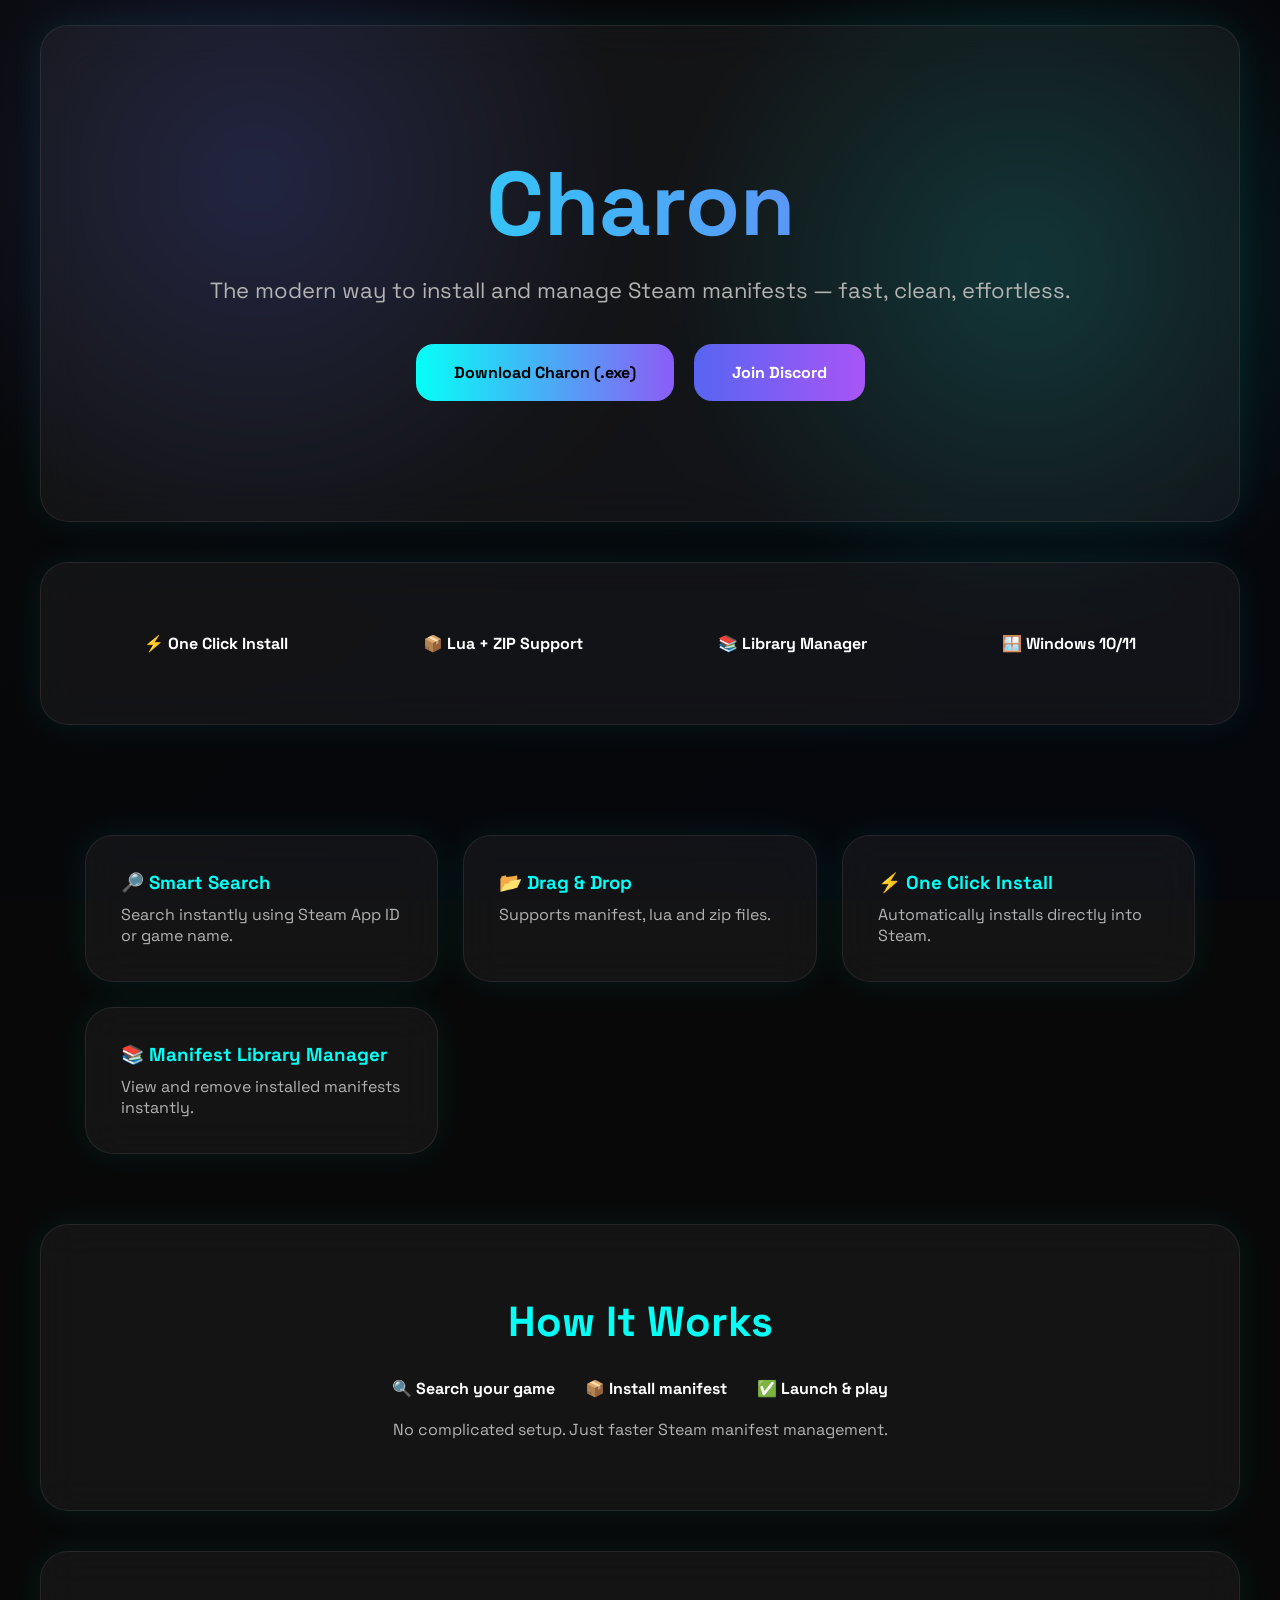
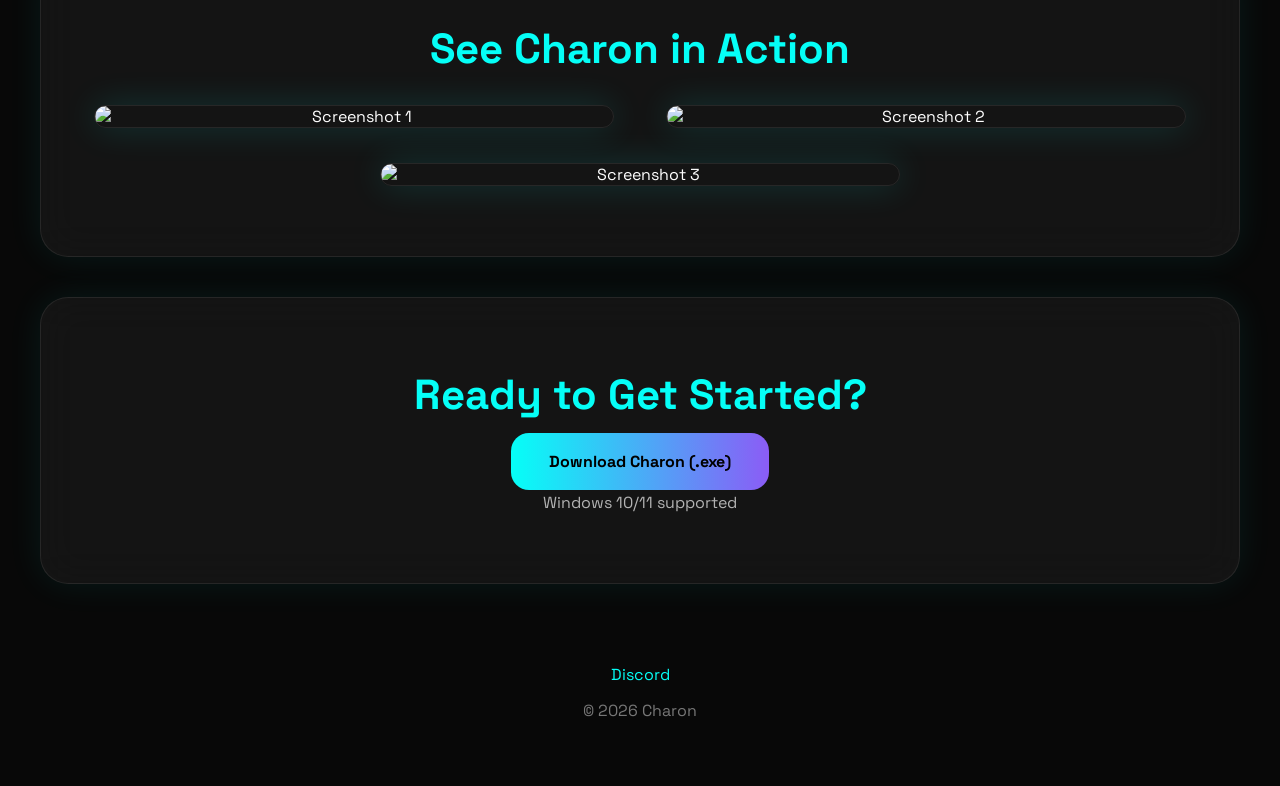
==== index.html @ d79d0341 "Add files via upload" ====
<!DOCTYPE html>
<html lang="en">
<head>
  <meta charset="UTF-8">
  <meta name="viewport" content="width=device-width, initial-scale=1.0">

  <title>Charon | Steam Manifest Installer & Manager</title>

  <meta name="description" content="Charon is a modern Steam Manifest Installer and Manager. Install and manage Steam manifests in one click using App ID or game name. Supports manifest, lua and zip files.">

  <meta name="keywords" content="Charon, Steam Manifest Installer, Steam Manifest Downloader, Steam Manifest Manager, Steam Manifest Tool, Steam App Manifest, Steam Lua Installer, Install Steam Manifest, Steam Manifest Library Manager">

  <meta name="author" content="Charon">
  <meta name="robots" content="index, follow">

  <link rel="canonical" href="https://charon.co.in">

  <meta property="og:title" content="Charon | Steam Manifest Installer & Manager">
  <meta property="og:description" content="Install and manage Steam manifests in one click with Charon.">
  <meta property="og:type" content="website">
  <meta property="og:url" content="https://charon.co.in">
  <meta property="og:image" content="https://charon.co.in/images/screenshot1.png">

  <meta name="twitter:card" content="summary_large_image">
  <meta name="twitter:title" content="Charon | Steam Manifest Installer & Manager">
  <meta name="twitter:description" content="Install and manage Steam manifests in one click with Charon.">
  <meta name="twitter:image" content="https://charon.co.in/images/screenshot1.png">

  <link rel="icon" href="favicon.ico">

  <link rel="preconnect" href="https://fonts.googleapis.com">
  <link rel="preconnect" href="https://fonts.gstatic.com" crossorigin>

  <link href="https://fonts.googleapis.com/css2?family=Space+Grotesk:wght@400;500;700&display=swap" rel="stylesheet">

  <link rel="stylesheet" href="style.css">
</head>
<body>

<div class="bg-glow"></div>

<header class="hero glass">
  <h1>Charon</h1>
  <p>The modern way to install and manage Steam manifests — fast, clean, effortless.</p>

  <div class="buttons">
    <a href="https://www.dropbox.com/scl/fi/jqkn6xsguovhxytnar25m/Charon.exe?rlkey=g5yq7xetpdgnoxs0ukltn7kds&st=o3cp2ukh&dl=1" class="btn primary">
      Download Charon (.exe)
    </a>

    <a href="https://discord.gg/Qq2yACbXyf" target="_blank" class="btn discord">
      Join Discord
    </a>
  </div>
</header>

<section class="stats glass">
  <div>⚡ One Click Install</div>
  <div>📦 Lua + ZIP Support</div>
  <div>📚 Library Manager</div>
  <div>🪟 Windows 10/11</div>
</section>

<section class="features">

  <div class="card glass">
    <h3>🔎 Smart Search</h3>
    <p>Search instantly using Steam App ID or game name.</p>
  </div>

  <div class="card glass">
    <h3>📂 Drag & Drop</h3>
    <p>Supports manifest, lua and zip files.</p>
  </div>

  <div class="card glass">
    <h3>⚡ One Click Install</h3>
    <p>Automatically installs directly into Steam.</p>
  </div>

  <div class="card glass">
    <h3>📚 Manifest Library Manager</h3>
    <p>View and remove installed manifests instantly.</p>
  </div>

</section>

<section class="how glass">
  <h2>How It Works</h2>

  <div class="steps">
    <div>🔍 Search your game</div>
    <div>📦 Install manifest</div>
    <div>✅ Launch & play</div>
  </div>

  <p>No complicated setup. Just faster Steam manifest management.</p>
</section>

<section class="showcase glass">
  <h2>See Charon in Action</h2>

  <div class="screens">
    <img src="images/screenshot1.png" alt="Screenshot 1">
    <img src="images/screenshot2.png" alt="Screenshot 2">
    <img src="images/screenshot3.png" alt="Screenshot 3">
  </div>
</section>

<section class="download glass">
  <h2>Ready to Get Started?</h2>

  <a href="https://www.dropbox.com/scl/fi/jqkn6xsguovhxytnar25m/Charon.exe?rlkey=g5yq7xetpdgnoxs0ukltn7kds&st=o3cp2ukh&dl=1" class="btn primary">
    Download Charon (.exe)
  </a>

  <p>Windows 10/11 supported</p>
</section>

<footer>
  <a href="https://discord.gg/Qq2yACbXyf">Discord</a>
  <p>© 2026 Charon</p>
</footer>

</body>
</html>
---- style.css ----
*{
  margin:0;
  padding:0;
  box-sizing:border-box;
}

:root{
  --bg:#080808;
  --card:rgba(255,255,255,.05);
  --border:rgba(255,255,255,.08);
  --text:#fff;
  --muted:#b3b3b3;
  --cyan:#05fff7;
  --purple:#8b5cf6;
}

body{
  font-family:'Space Grotesk',sans-serif;
  background:var(--bg);
  color:var(--text);
  padding:25px;
  overflow-x:hidden;
}

.bg-glow{
  position:fixed;
  inset:0;
  z-index:-1;
  background:
    radial-gradient(circle at 20% 20%, rgba(88,101,242,.2), transparent 30%),
    radial-gradient(circle at 80% 30%, rgba(5,255,247,.15), transparent 30%),
    linear-gradient(135deg,#080808,#05070d);
}

.glass{
  backdrop-filter:blur(20px);
  background:var(--card);
  border:1px solid var(--border);
  border-radius:28px;
  box-shadow:0 0 35px rgba(5,255,247,.08);
}

section,header{
  max-width:1200px;
  margin:0 auto 40px;
  padding:70px 45px;
}

.hero{
  text-align:center;
  padding:120px 40px;
}

.hero h1{
  font-size:90px;
  background:linear-gradient(90deg,var(--cyan),var(--purple));
  -webkit-background-clip:text;
  -webkit-text-fill-color:transparent;
}

.hero p{
  color:var(--muted);
  font-size:22px;
  margin-top:15px;
}

.buttons{
  margin-top:40px;
  display:flex;
  justify-content:center;
  gap:20px;
  flex-wrap:wrap;
}

.btn{
  padding:18px 38px;
  border-radius:18px;
  text-decoration:none;
  font-weight:700;
  transition:.3s;
}

.primary{
  color:black;
  background:linear-gradient(90deg,var(--cyan),var(--purple));
}

.discord{
  color:white;
  background:linear-gradient(90deg,#5865F2,#a855f7);
}

.btn:hover{
  transform:translateY(-4px);
  box-shadow:0 0 35px rgba(5,255,247,.3);
}

.stats{
  display:flex;
  justify-content:space-around;
  flex-wrap:wrap;
  gap:20px;
  text-align:center;
  font-weight:700;
}

.features{
  max-width:1200px;
  margin:auto;
  display:grid;
  grid-template-columns:repeat(auto-fit,minmax(260px,1fr));
  gap:25px;
}

.card{
  padding:35px;
}

.card h3{
  color:var(--cyan);
  margin-bottom:10px;
}

.card p{
  color:var(--muted);
}

h2{
  text-align:center;
  color:var(--cyan);
  font-size:42px;
  margin-bottom:30px;
}

.steps{
  display:flex;
  justify-content:center;
  gap:30px;
  flex-wrap:wrap;
  font-weight:700;
  margin-bottom:20px;
}

.how p{
  text-align:center;
  color:var(--muted);
}

/* screenshots */
.showcase{
  text-align:center;
}

.screens{
  display:grid;
  grid-template-columns:repeat(2,1fr);
  gap:35px;
  justify-items:center;
  margin-top:30px;
}

.screens img{
  width:100%;
  max-width:520px;
  border-radius:22px;
  border:1px solid rgba(255,255,255,.08);
  box-shadow:0 0 35px rgba(5,255,247,.15);
  transition:.3s;
}

.screens img:nth-child(3){
  grid-column:1 / span 2;
  justify-self:center;
  max-width:520px;
}

.screens img:hover{
  transform:scale(1.02);
  box-shadow:0 0 50px rgba(5,255,247,.3);
}

.download{
  text-align:center;
}

.download p{
  color:var(--muted);
  margin-top:20px;
}

footer{
  text-align:center;
  padding:40px;
}

footer a{
  color:var(--cyan);
  text-decoration:none;
}

footer p{
  color:#777;
  margin-top:15px;
}

@media(max-width:768px){
  .hero h1{
    font-size:56px;
  }

  .screens{
    grid-template-columns:1fr;
  }

  .screens img:nth-child(3){
    grid-column:auto;
  }

  section,header{
    padding:40px 20px;
  }
}
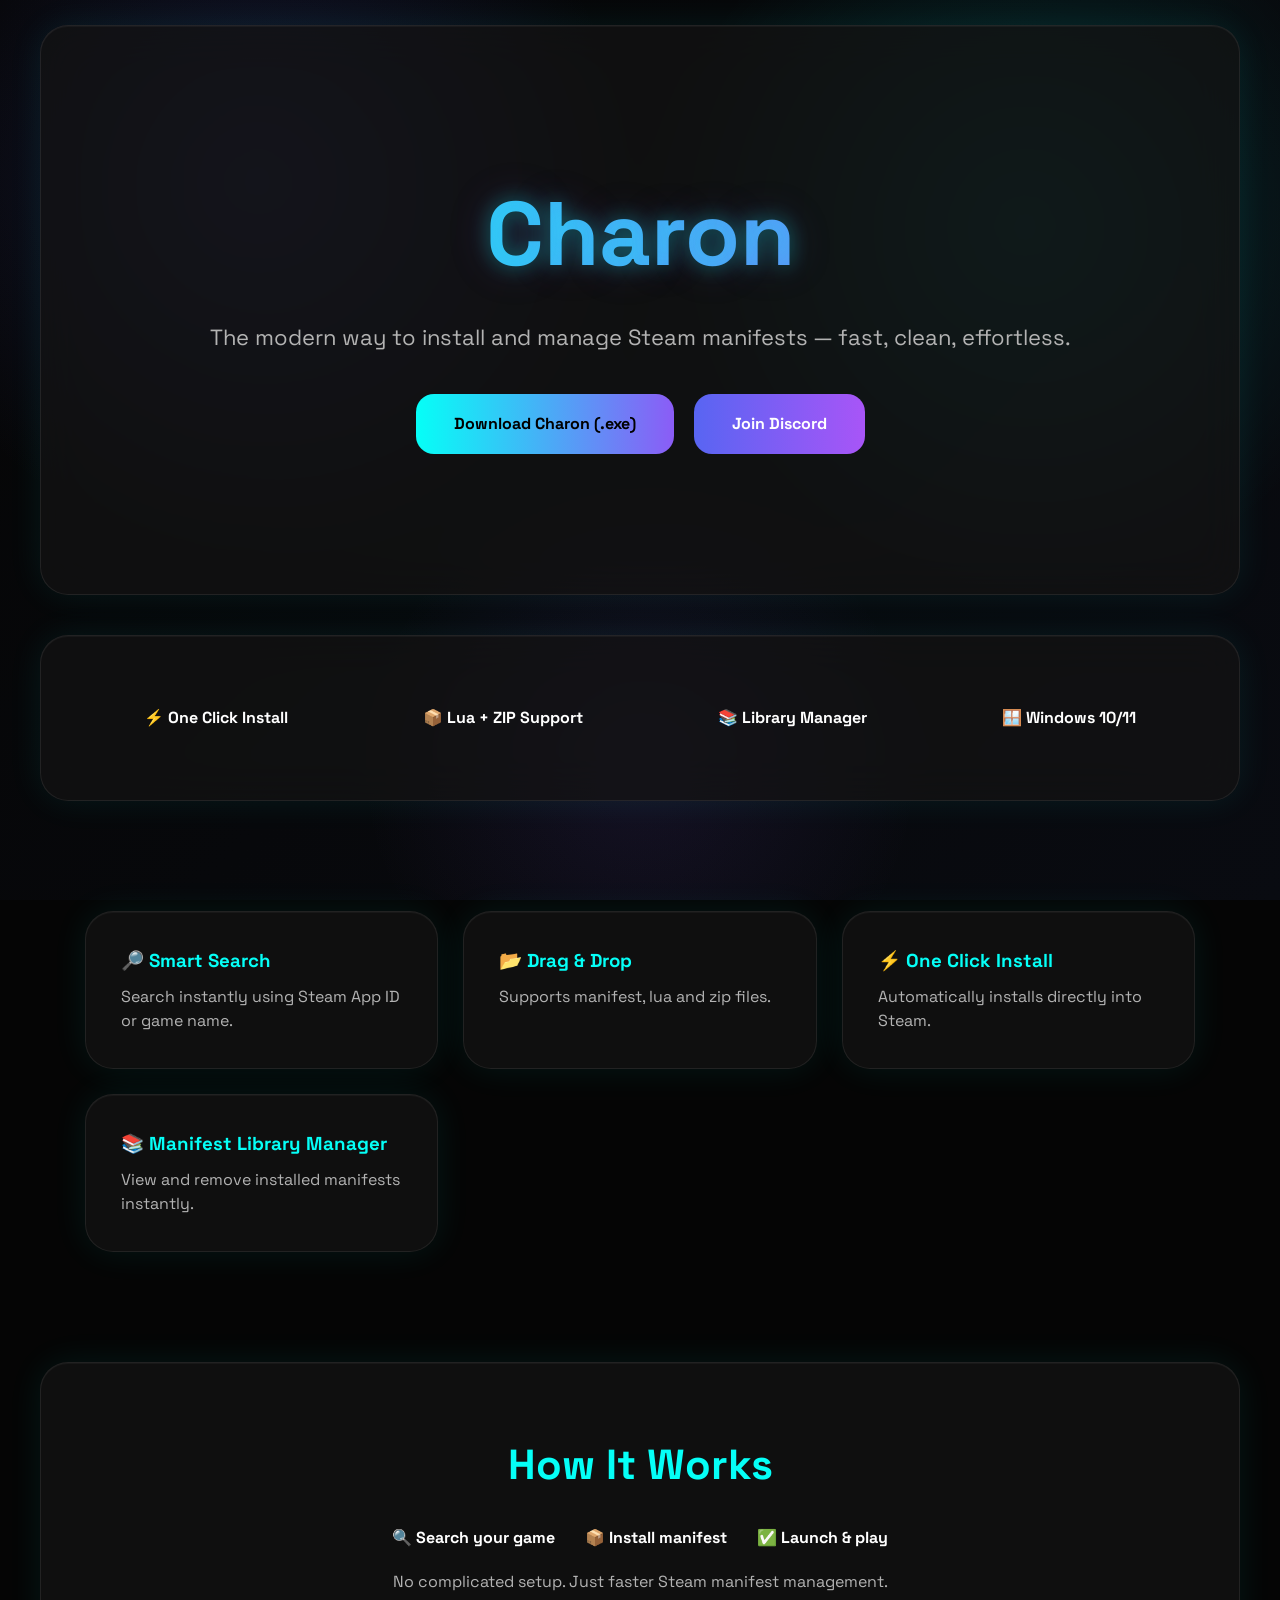
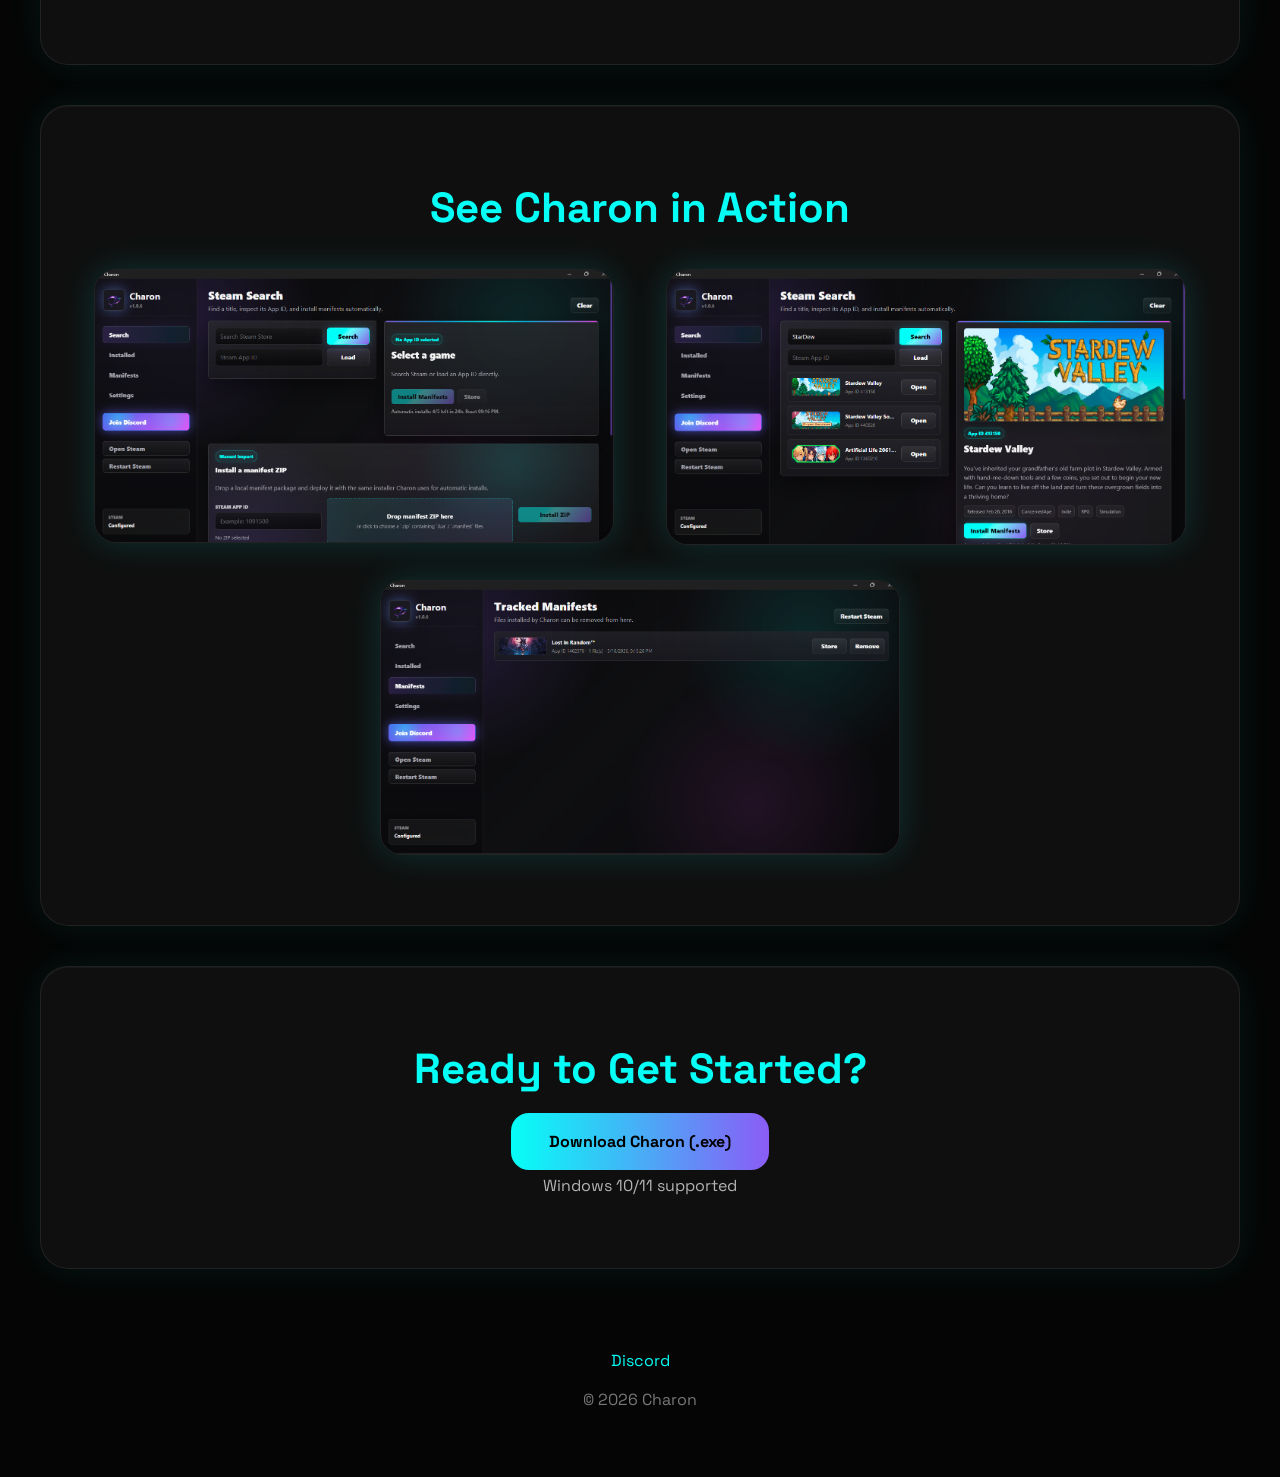
==== commit 2c7d78f8: "Add files via upload" ====
--- a/index.html
+++ b/index.html
@@ -4,17 +4,19 @@
   <meta charset="UTF-8">
   <meta name="viewport" content="width=device-width, initial-scale=1.0">
 
+  <!-- Force dark mode -->
+  <meta name="theme-color" content="#050505">
+  <meta name="color-scheme" content="dark">
+
   <title>Charon | Steam Manifest Installer & Manager</title>
 
   <meta name="description" content="Charon is a modern Steam Manifest Installer and Manager. Install and manage Steam manifests in one click using App ID or game name. Supports manifest, lua and zip files.">
-
   <meta name="keywords" content="Charon, Steam Manifest Installer, Steam Manifest Downloader, Steam Manifest Manager, Steam Manifest Tool, Steam App Manifest, Steam Lua Installer, Install Steam Manifest, Steam Manifest Library Manager">
-
   <meta name="author" content="Charon">
   <meta name="robots" content="index, follow">
-
   <link rel="canonical" href="https://charon.co.in">
 
+  <!-- Social preview -->
   <meta property="og:title" content="Charon | Steam Manifest Installer & Manager">
   <meta property="og:description" content="Install and manage Steam manifests in one click with Charon.">
   <meta property="og:type" content="website">
@@ -30,97 +32,89 @@
 
   <link rel="preconnect" href="https://fonts.googleapis.com">
   <link rel="preconnect" href="https://fonts.gstatic.com" crossorigin>
-
   <link href="https://fonts.googleapis.com/css2?family=Space+Grotesk:wght@400;500;700&display=swap" rel="stylesheet">
 
   <link rel="stylesheet" href="style.css">
 </head>
 <body>
 
-<div class="bg-glow"></div>
+  <div class="bg-glow"></div>
 
-<header class="hero glass">
-  <h1>Charon</h1>
-  <p>The modern way to install and manage Steam manifests — fast, clean, effortless.</p>
+  <header class="hero glass">
+    <h1>Charon</h1>
+    <p>The modern way to install and manage Steam manifests — fast, clean, effortless.</p>
 
-  <div class="buttons">
+    <div class="buttons">
+      <a href="https://www.dropbox.com/scl/fi/jqkn6xsguovhxytnar25m/Charon.exe?rlkey=g5yq7xetpdgnoxs0ukltn7kds&st=o3cp2ukh&dl=1" class="btn primary">
+        Download Charon (.exe)
+      </a>
+
+      <a href="https://discord.gg/Qq2yACbXyf" target="_blank" class="btn discord">
+        Join Discord
+      </a>
+    </div>
+  </header>
+
+  <section class="stats glass">
+    <div>⚡ One Click Install</div>
+    <div>📦 Lua + ZIP Support</div>
+    <div>📚 Library Manager</div>
+    <div>🪟 Windows 10/11</div>
+  </section>
+
+  <section class="features">
+    <div class="card glass">
+      <h3>🔎 Smart Search</h3>
+      <p>Search instantly using Steam App ID or game name.</p>
+    </div>
+
+    <div class="card glass">
+      <h3>📂 Drag & Drop</h3>
+      <p>Supports manifest, lua and zip files.</p>
+    </div>
+
+    <div class="card glass">
+      <h3>⚡ One Click Install</h3>
+      <p>Automatically installs directly into Steam.</p>
+    </div>
+
+    <div class="card glass">
+      <h3>📚 Manifest Library Manager</h3>
+      <p>View and remove installed manifests instantly.</p>
+    </div>
+  </section>
+
+  <section class="how glass">
+    <h2>How It Works</h2>
+    <div class="steps">
+      <div>🔍 Search your game</div>
+      <div>📦 Install manifest</div>
+      <div>✅ Launch & play</div>
+    </div>
+    <p>No complicated setup. Just faster Steam manifest management.</p>
+  </section>
+
+  <section class="showcase glass">
+    <h2>See Charon in Action</h2>
+    <div class="screens">
+      <img src="images/screenshot1.png" alt="Screenshot 1">
+      <img src="images/screenshot2.png" alt="Screenshot 2">
+      <img src="images/screenshot3.png" alt="Screenshot 3">
+    </div>
+  </section>
+
+  <section class="download glass">
+    <h2>Ready to Get Started?</h2>
     <a href="https://www.dropbox.com/scl/fi/jqkn6xsguovhxytnar25m/Charon.exe?rlkey=g5yq7xetpdgnoxs0ukltn7kds&st=o3cp2ukh&dl=1" class="btn primary">
       Download Charon (.exe)
     </a>
+    <p>Windows 10/11 supported</p>
+  </section>
 
-    <a href="https://discord.gg/Qq2yACbXyf" target="_blank" class="btn discord">
-      Join Discord
-    </a>
-  </div>
-</header>
-
-<section class="stats glass">
-  <div>⚡ One Click Install</div>
-  <div>📦 Lua + ZIP Support</div>
-  <div>📚 Library Manager</div>
-  <div>🪟 Windows 10/11</div>
-</section>
-
-<section class="features">
-
-  <div class="card glass">
-    <h3>🔎 Smart Search</h3>
-    <p>Search instantly using Steam App ID or game name.</p>
-  </div>
-
-  <div class="card glass">
-    <h3>📂 Drag & Drop</h3>
-    <p>Supports manifest, lua and zip files.</p>
-  </div>
-
-  <div class="card glass">
-    <h3>⚡ One Click Install</h3>
-    <p>Automatically installs directly into Steam.</p>
-  </div>
-
-  <div class="card glass">
-    <h3>📚 Manifest Library Manager</h3>
-    <p>View and remove installed manifests instantly.</p>
-  </div>
-
-</section>
-
-<section class="how glass">
-  <h2>How It Works</h2>
-
-  <div class="steps">
-    <div>🔍 Search your game</div>
-    <div>📦 Install manifest</div>
-    <div>✅ Launch & play</div>
-  </div>
-
-  <p>No complicated setup. Just faster Steam manifest management.</p>
-</section>
-
-<section class="showcase glass">
-  <h2>See Charon in Action</h2>
-
-  <div class="screens">
-    <img src="images/screenshot1.png" alt="Screenshot 1">
-    <img src="images/screenshot2.png" alt="Screenshot 2">
-    <img src="images/screenshot3.png" alt="Screenshot 3">
-  </div>
-</section>
-
-<section class="download glass">
-  <h2>Ready to Get Started?</h2>
-
-  <a href="https://www.dropbox.com/scl/fi/jqkn6xsguovhxytnar25m/Charon.exe?rlkey=g5yq7xetpdgnoxs0ukltn7kds&st=o3cp2ukh&dl=1" class="btn primary">
-    Download Charon (.exe)
-  </a>
-
-  <p>Windows 10/11 supported</p>
-</section>
-
-<footer>
-  <a href="https://discord.gg/Qq2yACbXyf">Discord</a>
-  <p>© 2026 Charon</p>
-</footer>
+  <footer>
+    <a href="https://discord.gg/Qq2yACbXyf" target="_blank">Discord</a>
+    <p>© 2026 Charon</p>
+  </footer>
 
 </body>
 </html>
--- a/style.css
+++ b/style.css
@@ -4,11 +4,16 @@
   box-sizing:border-box;
 }
 
+html{
+  color-scheme: dark;
+  scroll-behavior:smooth;
+}
+
 :root{
-  --bg:#080808;
-  --card:rgba(255,255,255,.05);
+  --bg:#050505;
+  --card:rgba(20,20,20,.72);
   --border:rgba(255,255,255,.08);
-  --text:#fff;
+  --text:#ffffff;
   --muted:#b3b3b3;
   --cyan:#05fff7;
   --purple:#8b5cf6;
@@ -20,50 +25,63 @@
   color:var(--text);
   padding:25px;
   overflow-x:hidden;
-}
-
+  line-height:1.5;
+}
+
+/* background */
 .bg-glow{
   position:fixed;
   inset:0;
   z-index:-1;
   background:
-    radial-gradient(circle at 20% 20%, rgba(88,101,242,.2), transparent 30%),
-    radial-gradient(circle at 80% 30%, rgba(5,255,247,.15), transparent 30%),
-    linear-gradient(135deg,#080808,#05070d);
-}
-
+    radial-gradient(circle at 20% 20%, rgba(88,101,242,.18), transparent 30%),
+    radial-gradient(circle at 80% 25%, rgba(5,255,247,.14), transparent 30%),
+    radial-gradient(circle at 50% 85%, rgba(139,92,246,.10), transparent 28%),
+    linear-gradient(135deg,#050505,#090b11);
+}
+
+/* glass cards */
 .glass{
-  backdrop-filter:blur(20px);
+  backdrop-filter:blur(22px);
+  -webkit-backdrop-filter:blur(22px);
   background:var(--card);
   border:1px solid var(--border);
   border-radius:28px;
-  box-shadow:0 0 35px rgba(5,255,247,.08);
-}
-
-section,header{
+  box-shadow:
+    0 0 35px rgba(5,255,247,.08),
+    inset 0 1px 0 rgba(255,255,255,.04);
+}
+
+section, header{
   max-width:1200px;
   margin:0 auto 40px;
   padding:70px 45px;
 }
 
+/* hero */
 .hero{
   text-align:center;
-  padding:120px 40px;
+  padding:140px 40px;
 }
 
 .hero h1{
   font-size:90px;
+  font-weight:700;
   background:linear-gradient(90deg,var(--cyan),var(--purple));
   -webkit-background-clip:text;
   -webkit-text-fill-color:transparent;
+  text-shadow:
+    0 0 20px rgba(5,255,247,.35),
+    0 0 40px rgba(139,92,246,.25);
+  margin-bottom:20px;
 }
 
 .hero p{
   color:var(--muted);
   font-size:22px;
-  margin-top:15px;
-}
-
+}
+
+/* buttons */
 .buttons{
   margin-top:40px;
   display:flex;
@@ -77,16 +95,16 @@
   border-radius:18px;
   text-decoration:none;
   font-weight:700;
-  transition:.3s;
+  transition:.3s ease;
 }
 
 .primary{
-  color:black;
+  color:#000;
   background:linear-gradient(90deg,var(--cyan),var(--purple));
 }
 
 .discord{
-  color:white;
+  color:#fff;
   background:linear-gradient(90deg,#5865F2,#a855f7);
 }
 
@@ -95,6 +113,7 @@
   box-shadow:0 0 35px rgba(5,255,247,.3);
 }
 
+/* stats */
 .stats{
   display:flex;
   justify-content:space-around;
@@ -104,9 +123,10 @@
   font-weight:700;
 }
 
+/* features */
 .features{
   max-width:1200px;
-  margin:auto;
+  margin:auto auto 40px;
   display:grid;
   grid-template-columns:repeat(auto-fit,minmax(260px,1fr));
   gap:25px;
@@ -125,6 +145,7 @@
   color:var(--muted);
 }
 
+/* headings */
 h2{
   text-align:center;
   color:var(--cyan);
@@ -132,6 +153,7 @@
   margin-bottom:30px;
 }
 
+/* how */
 .steps{
   display:flex;
   justify-content:center;
@@ -179,15 +201,17 @@
   box-shadow:0 0 50px rgba(5,255,247,.3);
 }
 
+/* download */
 .download{
   text-align:center;
 }
 
 .download p{
-  color:var(--muted);
   margin-top:20px;
-}
-
+  color:var(--muted);
+}
+
+/* footer */
 footer{
   text-align:center;
   padding:40px;
@@ -199,15 +223,24 @@
 }
 
 footer p{
+  margin-top:15px;
   color:#777;
-  margin-top:15px;
-}
-
+}
+
+/* mobile */
 @media(max-width:768px){
+  body{
+    padding:16px;
+  }
+
   .hero h1{
     font-size:56px;
   }
 
+  section, header{
+    padding:40px 20px;
+  }
+
   .screens{
     grid-template-columns:1fr;
   }
@@ -215,8 +248,4 @@
   .screens img:nth-child(3){
     grid-column:auto;
   }
-
-  section,header{
-    padding:40px 20px;
-  }
 }
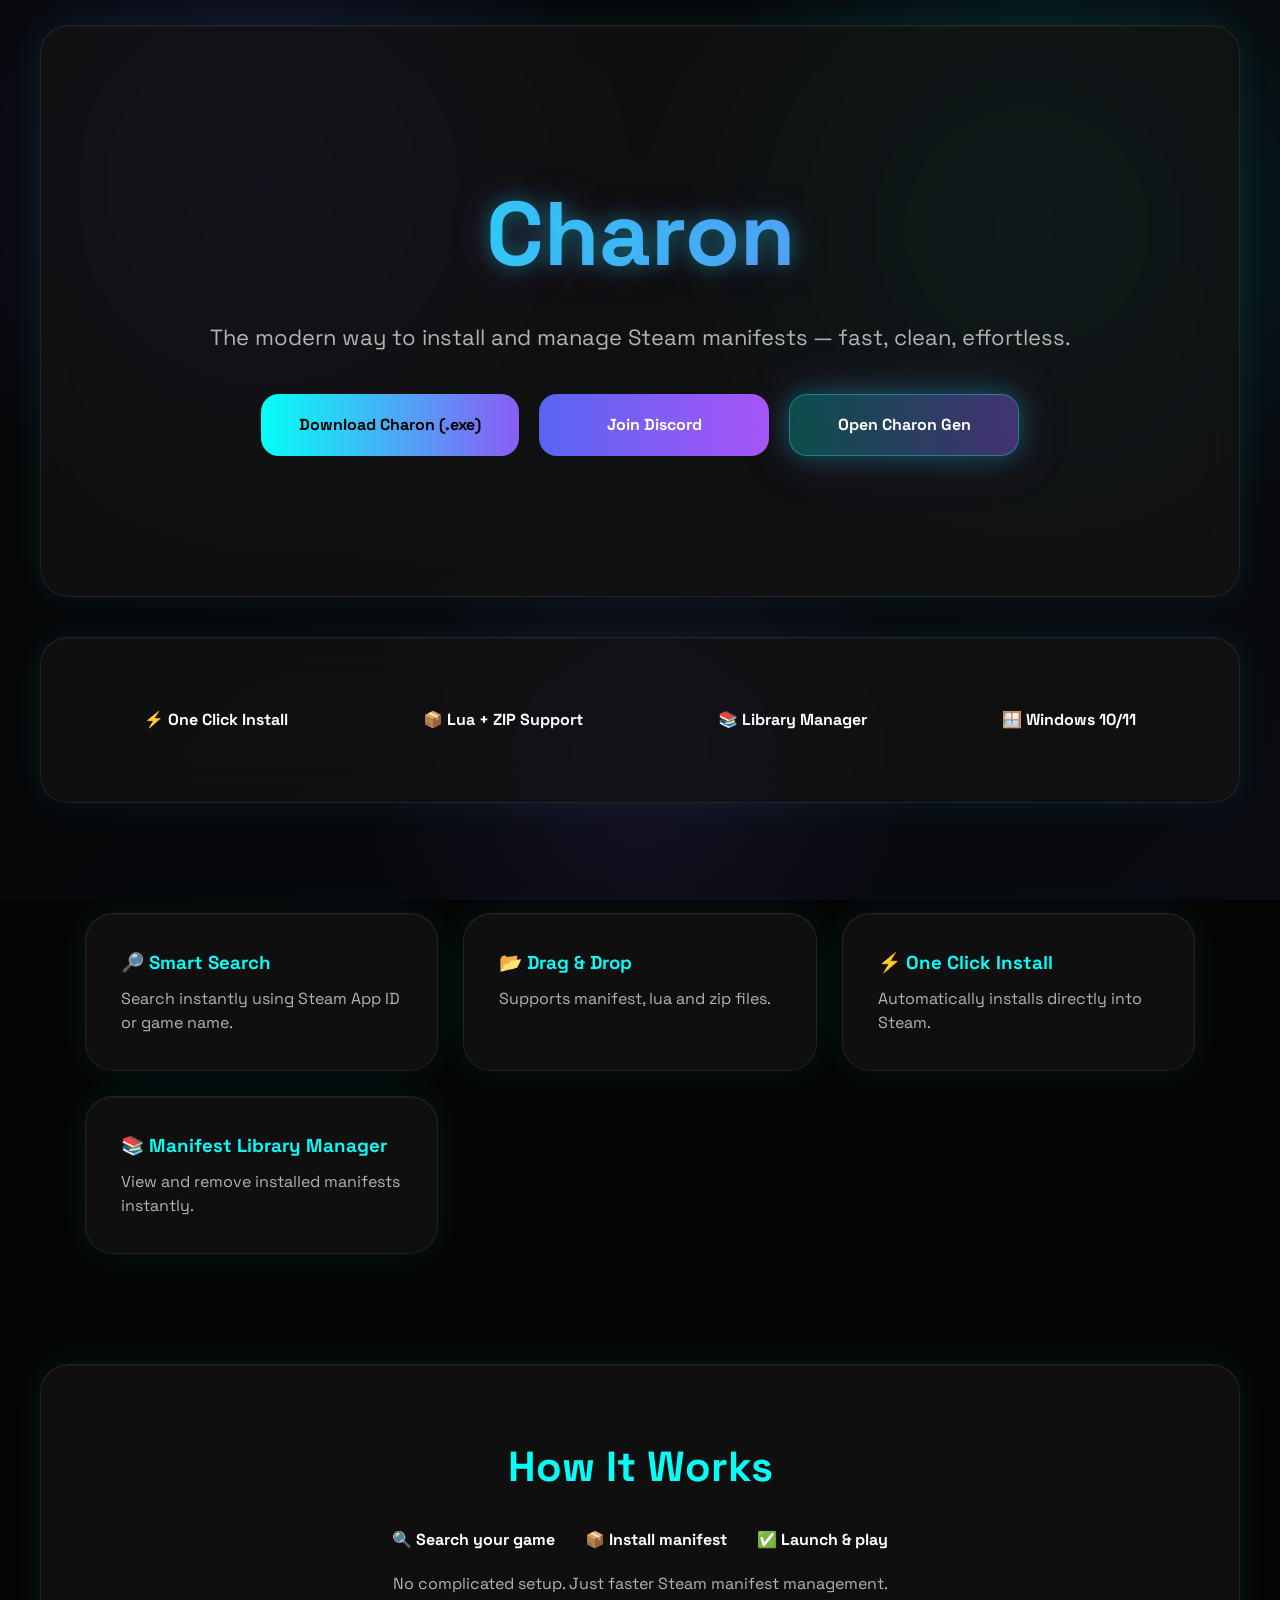
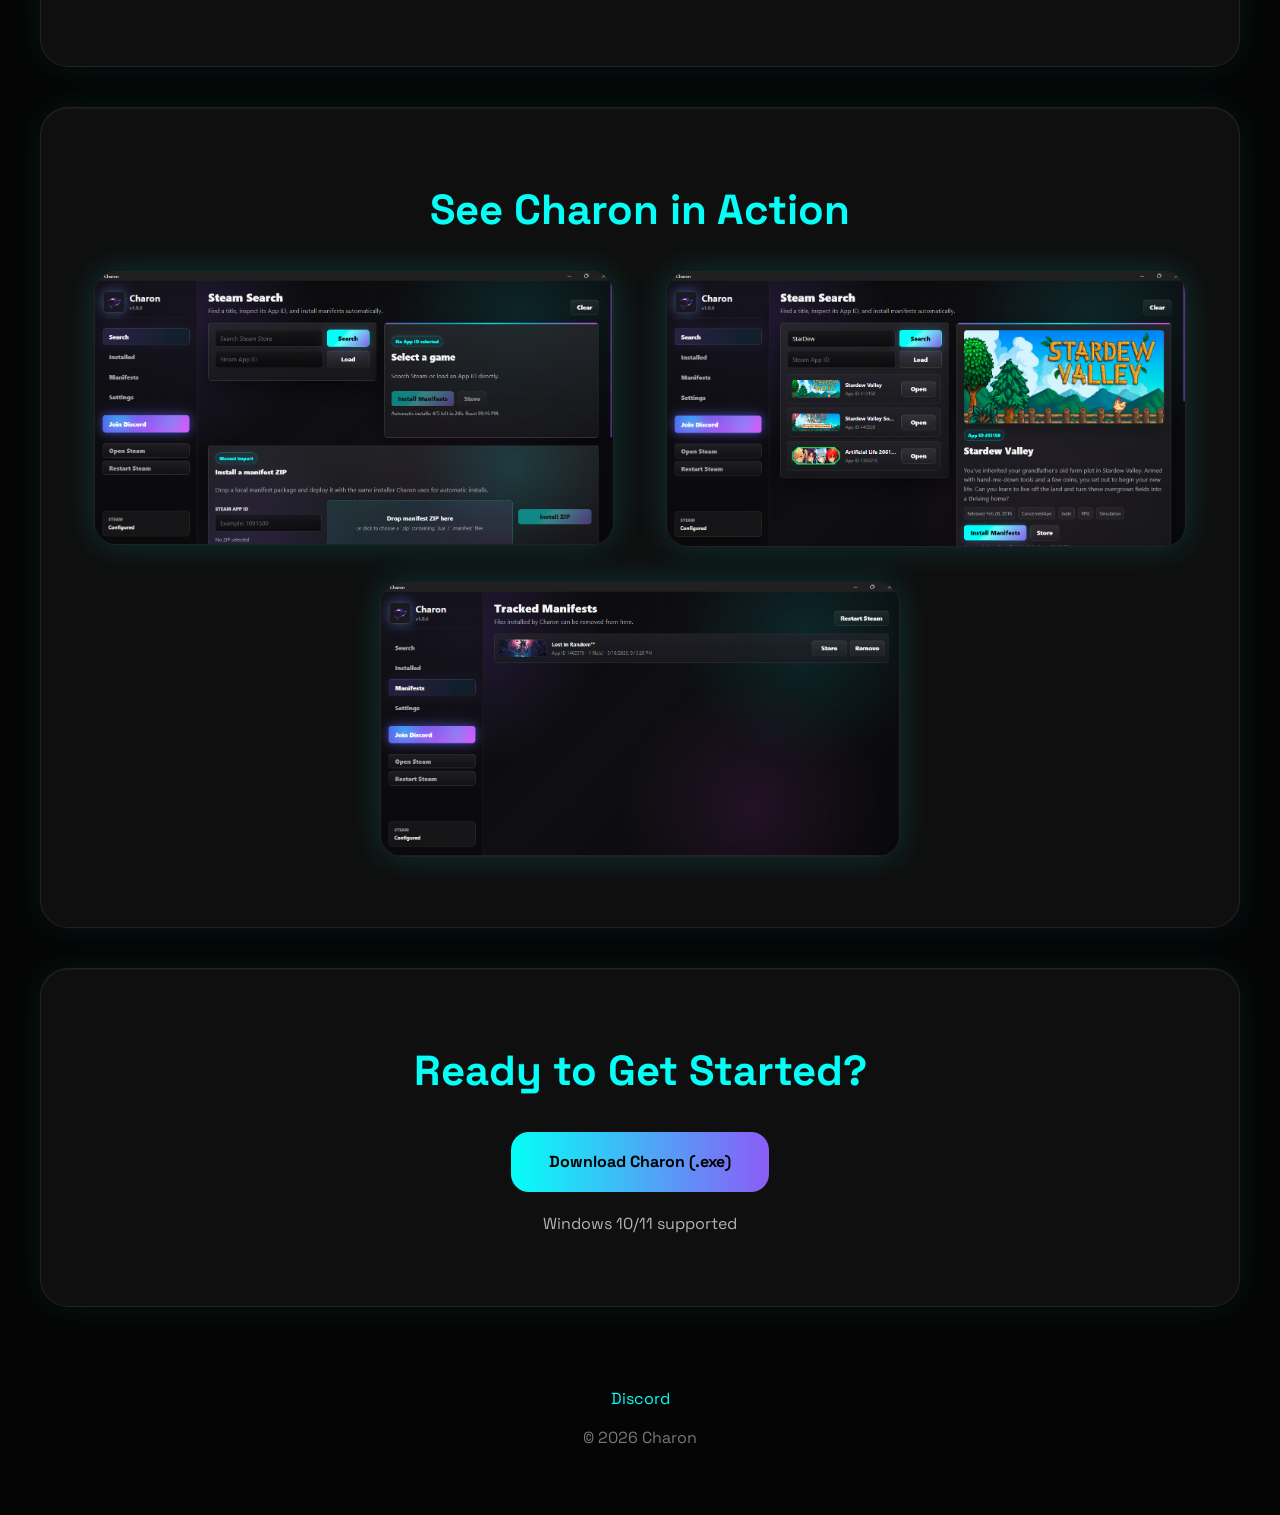
==== commit 56514ae1: "Add files via upload" ====
--- a/index.html
+++ b/index.html
@@ -4,117 +4,218 @@
   <meta charset="UTF-8">
   <meta name="viewport" content="width=device-width, initial-scale=1.0">
 
-  <!-- Force dark mode -->
   <meta name="theme-color" content="#050505">
   <meta name="color-scheme" content="dark">
 
   <title>Charon | Steam Manifest Installer & Manager</title>
 
   <meta name="description" content="Charon is a modern Steam Manifest Installer and Manager. Install and manage Steam manifests in one click using App ID or game name. Supports manifest, lua and zip files.">
+
   <meta name="keywords" content="Charon, Steam Manifest Installer, Steam Manifest Downloader, Steam Manifest Manager, Steam Manifest Tool, Steam App Manifest, Steam Lua Installer, Install Steam Manifest, Steam Manifest Library Manager">
+
   <meta name="author" content="Charon">
   <meta name="robots" content="index, follow">
+
   <link rel="canonical" href="https://charon.co.in">
 
-  <!-- Social preview -->
-  <meta property="og:title" content="Charon | Steam Manifest Installer & Manager">
-  <meta property="og:description" content="Install and manage Steam manifests in one click with Charon.">
-  <meta property="og:type" content="website">
-  <meta property="og:url" content="https://charon.co.in">
-  <meta property="og:image" content="https://charon.co.in/images/screenshot1.png">
-
-  <meta name="twitter:card" content="summary_large_image">
-  <meta name="twitter:title" content="Charon | Steam Manifest Installer & Manager">
-  <meta name="twitter:description" content="Install and manage Steam manifests in one click with Charon.">
-  <meta name="twitter:image" content="https://charon.co.in/images/screenshot1.png">
+  <meta property="og:title"
+        content="Charon | Steam Manifest Installer & Manager">
+
+  <meta property="og:description"
+        content="Install and manage Steam manifests in one click with Charon.">
+
+  <meta property="og:type"
+        content="website">
+
+  <meta property="og:url"
+        content="https://charon.co.in">
+
+  <meta property="og:image"
+        content="https://charon.co.in/images/screenshot1.png">
+
+  <meta name="twitter:card"
+        content="summary_large_image">
+
+  <meta name="twitter:title"
+        content="Charon | Steam Manifest Installer & Manager">
+
+  <meta name="twitter:description"
+        content="Install and manage Steam manifests in one click with Charon.">
+
+  <meta name="twitter:image"
+        content="https://charon.co.in/images/screenshot1.png">
 
   <link rel="icon" href="favicon.ico">
 
-  <link rel="preconnect" href="https://fonts.googleapis.com">
-  <link rel="preconnect" href="https://fonts.gstatic.com" crossorigin>
-  <link href="https://fonts.googleapis.com/css2?family=Space+Grotesk:wght@400;500;700&display=swap" rel="stylesheet">
+  <link rel="preconnect"
+        href="https://fonts.googleapis.com">
+
+  <link rel="preconnect"
+        href="https://fonts.gstatic.com"
+        crossorigin>
+
+  <link href="https://fonts.googleapis.com/css2?family=Space+Grotesk:wght@400;500;700&display=swap"
+        rel="stylesheet">
 
   <link rel="stylesheet" href="style.css">
+
 </head>
+
 <body>
 
-  <div class="bg-glow"></div>
-
-  <header class="hero glass">
-    <h1>Charon</h1>
-    <p>The modern way to install and manage Steam manifests — fast, clean, effortless.</p>
-
-    <div class="buttons">
-      <a href="https://www.dropbox.com/scl/fi/jqkn6xsguovhxytnar25m/Charon.exe?rlkey=g5yq7xetpdgnoxs0ukltn7kds&st=o3cp2ukh&dl=1" class="btn primary">
-        Download Charon (.exe)
-      </a>
-
-      <a href="https://discord.gg/Qq2yACbXyf" target="_blank" class="btn discord">
-        Join Discord
-      </a>
-    </div>
-  </header>
-
-  <section class="stats glass">
-    <div>⚡ One Click Install</div>
-    <div>📦 Lua + ZIP Support</div>
-    <div>📚 Library Manager</div>
-    <div>🪟 Windows 10/11</div>
-  </section>
-
-  <section class="features">
-    <div class="card glass">
-      <h3>🔎 Smart Search</h3>
-      <p>Search instantly using Steam App ID or game name.</p>
-    </div>
-
-    <div class="card glass">
-      <h3>📂 Drag & Drop</h3>
-      <p>Supports manifest, lua and zip files.</p>
-    </div>
-
-    <div class="card glass">
-      <h3>⚡ One Click Install</h3>
-      <p>Automatically installs directly into Steam.</p>
-    </div>
-
-    <div class="card glass">
-      <h3>📚 Manifest Library Manager</h3>
-      <p>View and remove installed manifests instantly.</p>
-    </div>
-  </section>
-
-  <section class="how glass">
-    <h2>How It Works</h2>
-    <div class="steps">
-      <div>🔍 Search your game</div>
-      <div>📦 Install manifest</div>
-      <div>✅ Launch & play</div>
-    </div>
-    <p>No complicated setup. Just faster Steam manifest management.</p>
-  </section>
-
-  <section class="showcase glass">
-    <h2>See Charon in Action</h2>
-    <div class="screens">
-      <img src="images/screenshot1.png" alt="Screenshot 1">
-      <img src="images/screenshot2.png" alt="Screenshot 2">
-      <img src="images/screenshot3.png" alt="Screenshot 3">
-    </div>
-  </section>
-
-  <section class="download glass">
-    <h2>Ready to Get Started?</h2>
-    <a href="https://www.dropbox.com/scl/fi/jqkn6xsguovhxytnar25m/Charon.exe?rlkey=g5yq7xetpdgnoxs0ukltn7kds&st=o3cp2ukh&dl=1" class="btn primary">
-      Download Charon (.exe)
-    </a>
-    <p>Windows 10/11 supported</p>
-  </section>
-
-  <footer>
-    <a href="https://discord.gg/Qq2yACbXyf" target="_blank">Discord</a>
-    <p>© 2026 Charon</p>
-  </footer>
+<div class="bg-glow"></div>
+
+<header class="hero glass">
+
+<h1>Charon</h1>
+
+<p>
+The modern way to install and manage Steam manifests — fast, clean, effortless.
+</p>
+
+<div class="buttons">
+
+<a
+href="https://www.dropbox.com/scl/fi/jqkn6xsguovhxytnar25m/Charon.exe?rlkey=g5yq7xetpdgnoxs0ukltn7kds&st=o3cp2ukh&dl=1"
+class="btn primary">
+
+Download Charon (.exe)
+
+</a>
+
+<a
+href="https://discord.gg/Qq2yACbXyf"
+target="_blank"
+class="btn discord">
+
+Join Discord
+
+</a>
+
+<a
+href="charon-gen.html"
+class="btn gen">
+
+Open Charon Gen
+
+</a>
+
+</div>
+
+</header>
+
+<section class="stats glass">
+
+<div>⚡ One Click Install</div>
+
+<div>📦 Lua + ZIP Support</div>
+
+<div>📚 Library Manager</div>
+
+<div>🪟 Windows 10/11</div>
+
+</section>
+
+<section class="features">
+
+<div class="card glass">
+<h3>🔎 Smart Search</h3>
+<p>Search instantly using Steam App ID or game name.</p>
+</div>
+
+<div class="card glass">
+<h3>📂 Drag & Drop</h3>
+<p>Supports manifest, lua and zip files.</p>
+</div>
+
+<div class="card glass">
+<h3>⚡ One Click Install</h3>
+<p>Automatically installs directly into Steam.</p>
+</div>
+
+<div class="card glass">
+<h3>📚 Manifest Library Manager</h3>
+<p>View and remove installed manifests instantly.</p>
+</div>
+
+</section>
+
+<section class="how glass">
+
+<h2>How It Works</h2>
+
+<div class="steps">
+
+<div>🔍 Search your game</div>
+
+<div>📦 Install manifest</div>
+
+<div>✅ Launch & play</div>
+
+</div>
+
+<p>
+No complicated setup. Just faster Steam manifest management.
+</p>
+
+</section>
+
+<section class="showcase glass">
+
+<h2>See Charon in Action</h2>
+
+<div class="screens">
+
+<img
+src="images/screenshot1.png"
+alt="Screenshot 1">
+
+<img
+src="images/screenshot2.png"
+alt="Screenshot 2">
+
+<img
+src="images/screenshot3.png"
+alt="Screenshot 3">
+
+</div>
+
+</section>
+
+<section class="download glass">
+
+<h2>Ready to Get Started?</h2>
+
+<a
+href="https://www.dropbox.com/scl/fi/jqkn6xsguovhxytnar25m/Charon.exe?rlkey=g5yq7xetpdgnoxs0ukltn7kds&st=o3cp2ukh&dl=1"
+class="btn primary">
+
+Download Charon (.exe)
+
+</a>
+
+<p>
+Windows 10/11 supported
+</p>
+
+</section>
+
+<footer>
+
+<a
+href="https://discord.gg/Qq2yACbXyf"
+target="_blank">
+
+Discord
+
+</a>
+
+<p>
+© 2026 Charon
+</p>
+
+</footer>
 
 </body>
+
 </html>
--- a/style.css
+++ b/style.css
@@ -5,7 +5,7 @@
 }
 
 html{
-  color-scheme: dark;
+  color-scheme:dark;
   scroll-behavior:smooth;
 }
 
@@ -13,8 +13,10 @@
   --bg:#050505;
   --card:rgba(20,20,20,.72);
   --border:rgba(255,255,255,.08);
+
   --text:#ffffff;
   --muted:#b3b3b3;
+
   --cyan:#05fff7;
   --purple:#8b5cf6;
 }
@@ -29,36 +31,45 @@
 }
 
 /* background */
+
 .bg-glow{
   position:fixed;
   inset:0;
   z-index:-1;
+
   background:
-    radial-gradient(circle at 20% 20%, rgba(88,101,242,.18), transparent 30%),
-    radial-gradient(circle at 80% 25%, rgba(5,255,247,.14), transparent 30%),
-    radial-gradient(circle at 50% 85%, rgba(139,92,246,.10), transparent 28%),
-    linear-gradient(135deg,#050505,#090b11);
-}
-
-/* glass cards */
+  radial-gradient(circle at 20% 20%, rgba(88,101,242,.18), transparent 30%),
+  radial-gradient(circle at 80% 25%, rgba(5,255,247,.14), transparent 30%),
+  radial-gradient(circle at 50% 85%, rgba(139,92,246,.10), transparent 28%),
+  linear-gradient(135deg,#050505,#090b11);
+}
+
+/* glass */
+
 .glass{
   backdrop-filter:blur(22px);
   -webkit-backdrop-filter:blur(22px);
+
   background:var(--card);
+
   border:1px solid var(--border);
+
   border-radius:28px;
+
   box-shadow:
     0 0 35px rgba(5,255,247,.08),
     inset 0 1px 0 rgba(255,255,255,.04);
 }
 
-section, header{
+section,
+header{
   max-width:1200px;
   margin:0 auto 40px;
   padding:70px 45px;
 }
 
 /* hero */
+
 .hero{
   text-align:center;
   padding:140px 40px;
@@ -66,13 +77,24 @@
 
 .hero h1{
   font-size:90px;
+
   font-weight:700;
-  background:linear-gradient(90deg,var(--cyan),var(--purple));
+
+  background:
+  linear-gradient(
+    90deg,
+    var(--cyan),
+    var(--purple)
+  );
+
   -webkit-background-clip:text;
+
   -webkit-text-fill-color:transparent;
+
   text-shadow:
     0 0 20px rgba(5,255,247,.35),
     0 0 40px rgba(139,92,246,.25);
+
   margin-bottom:20px;
 }
 
@@ -82,170 +104,390 @@
 }
 
 /* buttons */
+
 .buttons{
   margin-top:40px;
+
   display:flex;
+
   justify-content:center;
+
   gap:20px;
+
   flex-wrap:wrap;
 }
 
 .btn{
+
   padding:18px 38px;
+
   border-radius:18px;
+
   text-decoration:none;
+
   font-weight:700;
+
   transition:.3s ease;
+
+  display:inline-flex;
+
+  align-items:center;
+
+  justify-content:center;
+
+  min-width:230px;
+
+  position:relative;
+
+  overflow:hidden;
 }
 
 .primary{
   color:#000;
-  background:linear-gradient(90deg,var(--cyan),var(--purple));
+
+  background:
+  linear-gradient(
+    90deg,
+    var(--cyan),
+    var(--purple)
+  );
 }
 
 .discord{
   color:#fff;
-  background:linear-gradient(90deg,#5865F2,#a855f7);
+
+  background:
+  linear-gradient(
+    90deg,
+    #5865F2,
+    #a855f7
+  );
+}
+
+/* highlighted charon gen */
+
+.gen{
+
+  color:#fff;
+
+  background:
+  linear-gradient(
+    90deg,
+    rgba(5,255,247,.25),
+    rgba(139,92,246,.42)
+  );
+
+  border:
+  1px solid
+  rgba(5,255,247,.35);
+
+  box-shadow:
+
+  0 0 25px rgba(5,255,247,.25),
+
+  0 0 55px rgba(139,92,246,.20);
+
+}
+
+.gen::before{
+
+content:"";
+
+position:absolute;
+
+top:0;
+
+left:-120%;
+
+width:120%;
+
+height:100%;
+
+background:
+
+linear-gradient(
+90deg,
+transparent,
+rgba(255,255,255,.18),
+transparent
+);
+
+transition:.8s;
+
+}
+
+.gen:hover::before{
+
+left:130%;
+
 }
 
 .btn:hover{
-  transform:translateY(-4px);
-  box-shadow:0 0 35px rgba(5,255,247,.3);
+
+transform:translateY(-4px);
+
+box-shadow:
+
+0 0 35px rgba(5,255,247,.3);
+
+}
+
+.gen:hover{
+
+box-shadow:
+
+0 0 45px rgba(5,255,247,.45),
+
+0 0 90px rgba(139,92,246,.35);
+
 }
 
 /* stats */
+
 .stats{
-  display:flex;
-  justify-content:space-around;
-  flex-wrap:wrap;
-  gap:20px;
-  text-align:center;
-  font-weight:700;
+
+display:flex;
+
+justify-content:space-around;
+
+flex-wrap:wrap;
+
+gap:20px;
+
+text-align:center;
+
+font-weight:700;
+
 }
 
 /* features */
+
 .features{
-  max-width:1200px;
-  margin:auto auto 40px;
-  display:grid;
-  grid-template-columns:repeat(auto-fit,minmax(260px,1fr));
-  gap:25px;
+
+max-width:1200px;
+
+margin:auto auto 40px;
+
+display:grid;
+
+grid-template-columns:
+repeat(auto-fit,minmax(260px,1fr));
+
+gap:25px;
+
 }
 
 .card{
-  padding:35px;
+
+padding:35px;
+
 }
 
 .card h3{
-  color:var(--cyan);
-  margin-bottom:10px;
+
+color:var(--cyan);
+
+margin-bottom:10px;
+
 }
 
 .card p{
-  color:var(--muted);
+
+color:var(--muted);
+
 }
 
 /* headings */
+
 h2{
-  text-align:center;
-  color:var(--cyan);
-  font-size:42px;
-  margin-bottom:30px;
+
+text-align:center;
+
+color:var(--cyan);
+
+font-size:42px;
+
+margin-bottom:30px;
+
 }
 
 /* how */
+
 .steps{
-  display:flex;
-  justify-content:center;
-  gap:30px;
-  flex-wrap:wrap;
-  font-weight:700;
-  margin-bottom:20px;
+
+display:flex;
+
+justify-content:center;
+
+gap:30px;
+
+flex-wrap:wrap;
+
+font-weight:700;
+
+margin-bottom:20px;
+
 }
 
 .how p{
-  text-align:center;
-  color:var(--muted);
-}
-
-/* screenshots */
+
+text-align:center;
+
+color:var(--muted);
+
+}
+
+/* showcase */
+
 .showcase{
-  text-align:center;
+
+text-align:center;
+
 }
 
 .screens{
-  display:grid;
-  grid-template-columns:repeat(2,1fr);
-  gap:35px;
-  justify-items:center;
-  margin-top:30px;
+
+display:grid;
+
+grid-template-columns:repeat(2,1fr);
+
+gap:35px;
+
+justify-items:center;
+
+margin-top:30px;
+
 }
 
 .screens img{
-  width:100%;
-  max-width:520px;
-  border-radius:22px;
-  border:1px solid rgba(255,255,255,.08);
-  box-shadow:0 0 35px rgba(5,255,247,.15);
-  transition:.3s;
+
+width:100%;
+
+max-width:520px;
+
+border-radius:22px;
+
+border:1px solid rgba(255,255,255,.08);
+
+box-shadow:
+
+0 0 35px rgba(5,255,247,.15);
+
+transition:.3s;
+
 }
 
 .screens img:nth-child(3){
-  grid-column:1 / span 2;
-  justify-self:center;
-  max-width:520px;
+
+grid-column:1 / span 2;
+
+justify-self:center;
+
+max-width:520px;
+
 }
 
 .screens img:hover{
-  transform:scale(1.02);
-  box-shadow:0 0 50px rgba(5,255,247,.3);
+
+transform:scale(1.02);
+
+box-shadow:
+
+0 0 50px rgba(5,255,247,.3);
+
 }
 
 /* download */
+
 .download{
-  text-align:center;
+
+text-align:center;
+
 }
 
 .download p{
-  margin-top:20px;
-  color:var(--muted);
+
+margin-top:20px;
+
+color:var(--muted);
+
 }
 
 /* footer */
+
 footer{
-  text-align:center;
-  padding:40px;
+
+text-align:center;
+
+padding:40px;
+
 }
 
 footer a{
-  color:var(--cyan);
-  text-decoration:none;
+
+color:var(--cyan);
+
+text-decoration:none;
+
 }
 
 footer p{
-  margin-top:15px;
-  color:#777;
+
+margin-top:15px;
+
+color:#777;
+
 }
 
 /* mobile */
+
 @media(max-width:768px){
-  body{
-    padding:16px;
-  }
-
-  .hero h1{
-    font-size:56px;
-  }
-
-  section, header{
-    padding:40px 20px;
-  }
-
-  .screens{
-    grid-template-columns:1fr;
-  }
-
-  .screens img:nth-child(3){
-    grid-column:auto;
-  }
+
+body{
+
+padding:16px;
+
+}
+
+.hero h1{
+
+font-size:56px;
+
+}
+
+section,
+header{
+
+padding:40px 20px;
+
+}
+
+.buttons{
+
+flex-direction:column;
+
+align-items:center;
+
+}
+
+.btn{
+
+width:100%;
+
+max-width:340px;
+
+}
+
+.screens{
+
+grid-template-columns:1fr;
+
+}
+
+.screens img:nth-child(3){
+
+grid-column:auto;
+
+}
+
 }
